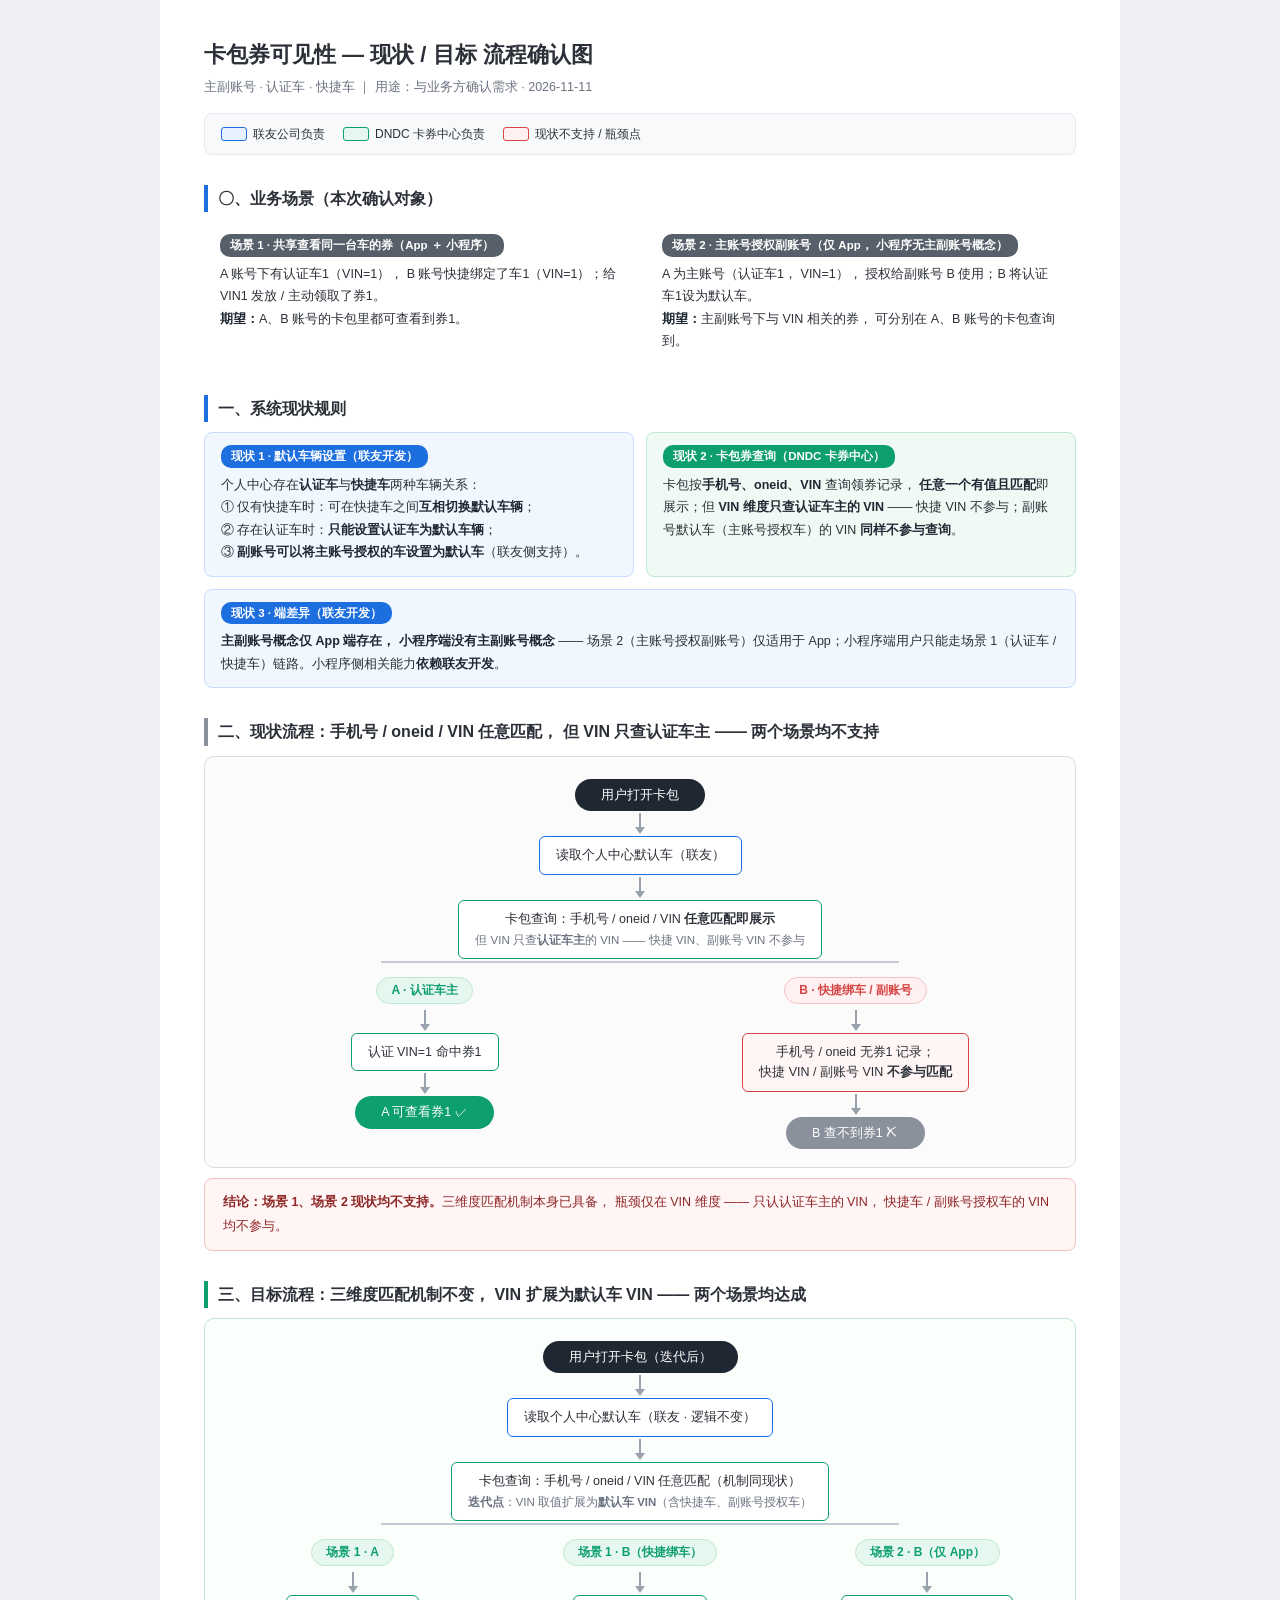
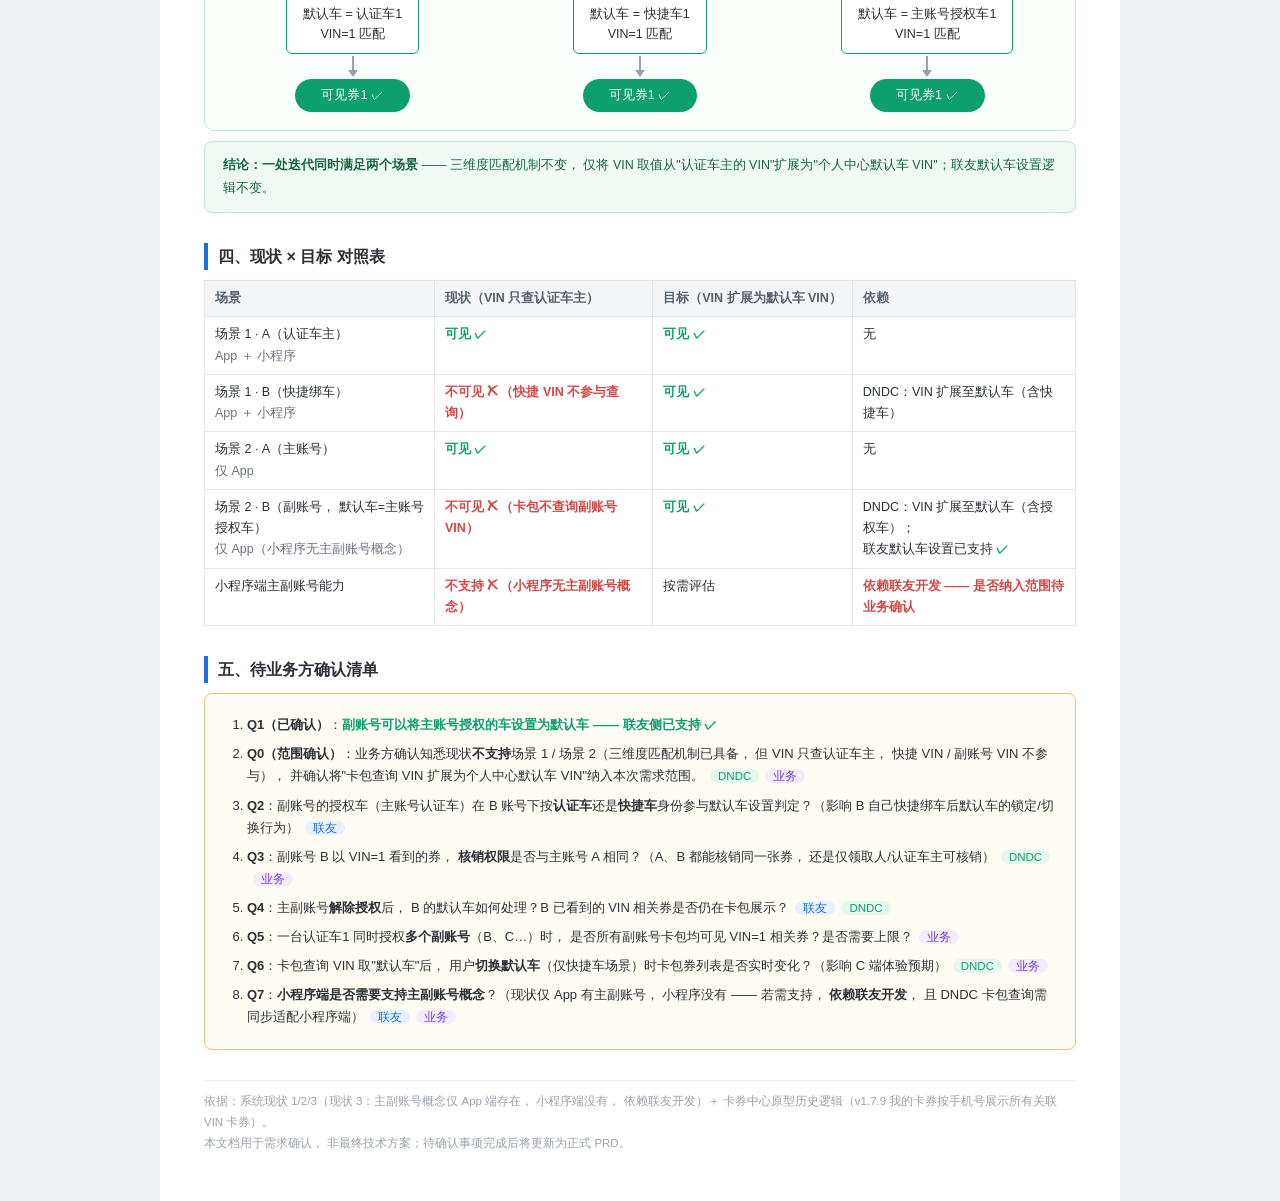
==== index.html @ 0b89b625 "Add index.html for root URL; sync latest wording" ====
<!DOCTYPE html>
<html lang="zh-CN">
<head>
<meta charset="UTF-8">
<meta name="viewport" content="width=device-width, initial-scale=1.0">
<title>卡包券可见性 — 现状 / 目标 流程确认图（主副账号 · 认证车 · 快捷车）</title>
<style>
  @page { size: A4; margin: 14mm 12mm; }
  * { box-sizing: border-box; }
  body { font-family: "PingFang SC", "Microsoft YaHei", sans-serif; margin: 0; background: #eef0f4; color: #2c3038; font-size: 13px; line-height: 1.7; }
  .page { max-width: 960px; margin: 0 auto; background: #fff; padding: 36px 44px 48px; }
  @media print { body { background: #fff; } .page { padding: 0; max-width: none; } .fc-wrap { break-inside: avoid; } }

  h1 { font-size: 22px; margin: 0 0 4px; }
  .subtitle { color: #6b7280; font-size: 12.5px; margin-bottom: 14px; }
  h2 { font-size: 16px; margin: 30px 0 10px; padding-left: 10px; border-left: 4px solid #1d6fe0; }
  h2.now { border-left-color: #8a919c; }
  h2.goal { border-left-color: #0e9f6e; }
  h3 { font-size: 13.5px; margin: 14px 0 6px; color: #1f2733; }

  .legend { display: flex; flex-wrap: wrap; gap: 10px 18px; background: #f8f9fb; border: 1px solid #e6e9ee; border-radius: 8px; padding: 10px 16px; font-size: 12px; margin: 12px 0 4px; }
  .legend span { display: inline-flex; align-items: center; gap: 6px; }
  .chip { width: 26px; height: 14px; border-radius: 3px; display: inline-block; border: 1px solid; }

  .rules { display: grid; grid-template-columns: 1fr 1fr; gap: 12px; margin-top: 10px; }
  .rule { border-radius: 8px; padding: 12px 16px; font-size: 12.5px; line-height: 1.8; }
  .rule .org { display: inline-block; font-size: 11.5px; padding: 1px 10px; border-radius: 10px; margin-bottom: 6px; font-weight: 600; color: #fff; }
  .rule.ly { background: #f0f7ff; border: 1px solid #c9dcff; }
  .rule.ly .org { background: #1d6fe0; }
  .rule.dn { background: #effaf4; border: 1px solid #bfe8d2; }
  .rule.dn .org { background: #0e9f6e; }
  .rule b { color: #1f2733; }
  .rule .upd { background: #f3ecff; color: #7442d8; border-radius: 8px; padding: 0 8px; font-size: 11px; }

  .fc-wrap { border: 1px solid #e6e9ee; border-radius: 10px; padding: 22px 18px 18px; margin: 10px 0; background: #fff; }
  .fc-wrap.now { border-color: #d8dde5; background: #fbfbfc; }
  .fc-wrap.goal { border-color: #bfe8d2; background: #fbfffc; }
  .fc-title { font-size: 12px; color: #6b7280; margin-bottom: 16px; padding-bottom: 8px; border-bottom: 1px dashed #e3e6ea; }
  .fc { display: flex; flex-direction: column; align-items: center; }

  .nd { border-radius: 6px; padding: 8px 16px; font-size: 12.5px; text-align: center; line-height: 1.65; max-width: 580px; background: #fff; }
  .nd b { font-weight: 700; }
  .nd.start { border-radius: 999px; background: #1f2733; color: #fff; padding: 6px 26px; }
  .nd.end-ok { border-radius: 999px; background: #0e9f6e; color: #fff; padding: 6px 26px; }
  .nd.end-no { border-radius: 999px; background: #8a919c; color: #fff; padding: 6px 26px; }
  .nd.proc { border: 1.5px solid #1d6fe0; }
  .nd.proc.dn { border-color: #0e9f6e; }
  .nd.data { border: 1.5px solid #7442d8; background: #f6f1ff; }
  .nd.dec { border: 1.5px dashed #c07b12; background: #fff8ea; font-weight: 600; color: #8a5a06; }
  .nd.note { border: 1px solid #d8dde5; background: #f8f9fb; color: #57606a; font-size: 12px; }
  .nd.bad { border: 1.5px solid #d64545; background: #fff5f5; }
  .nd.ok-box { border: 1.5px solid #0e9f6e; background: #f0faf4; }
  .nd .small { font-weight: 400; font-size: 11.5px; color: #6b7280; }

  .arr { display: flex; flex-direction: column; align-items: center; padding: 2px 0; }
  .arr .line { width: 2px; height: 14px; background: #98a1ad; }
  .arr .head { width: 0; height: 0; border-left: 5px solid transparent; border-right: 5px solid transparent; border-top: 7px solid #98a1ad; }

  .branch2 { display: grid; grid-template-columns: 1fr 1fr; gap: 0 28px; width: 100%; margin-top: 2px; }
  .branch2 .col { display: flex; flex-direction: column; align-items: center; }
  .branch2 .col .tagline { font-size: 12px; font-weight: 700; padding: 2px 14px; border-radius: 999px; margin: 4px 0; }
  .tagline.yes { background: #e6f7ef; color: #0e9f6e; border: 1px solid #bfe8d2; }
  .tagline.no { background: #f1f2f4; color: #6b7280; border: 1px solid #d8dde5; }
  .tagline.bad { background: #fff1f1; color: #d64545; border: 1px solid #f3c1c1; }
  .hbar { width: 62%; height: 2px; background: #c4cbd6; margin: 2px 0 8px; }

  table { width: 100%; border-collapse: collapse; font-size: 12.5px; margin: 8px 0; }
  th { background: #f3f5f8; padding: 7px 10px; border: 1px solid #e3e6ea; color: #57606a; text-align: left; white-space: nowrap; }
  td { padding: 7px 10px; border: 1px solid #e3e6ea; vertical-align: top; }
  .ok { color: #0e9f6e; font-weight: 700; }
  .no2 { color: #98a1ad; }
  .no3 { color: #d64545; font-weight: 700; }
  .qmark { color: #d64545; font-weight: 700; }

  .concl { border-radius: 8px; padding: 12px 18px; font-size: 12.5px; line-height: 1.85; margin: 10px 0; }
  .concl.red { background: #fff5f5; border: 1.5px solid #f3c1c1; color: #8f2626; }
  .concl.green { background: #f0faf4; border: 1.5px solid #bfe8d2; color: #14663f; }
  .concl b { font-weight: 700; }

  .todo { border: 1.5px solid #f0c36d; background: #fffdf3; border-radius: 8px; padding: 14px 20px; }
  .todo ol { margin: 6px 0; padding-left: 22px; }
  .todo li { margin-bottom: 7px; }
  .todo .owner { font-size: 11.5px; padding: 1px 8px; border-radius: 8px; margin-left: 6px; white-space: nowrap; }
  .owner.ly { background: #e8f1ff; color: #1d6fe0; }
  .owner.dn { background: #e6f7ef; color: #0e9f6e; }
  .owner.biz { background: #f3ecff; color: #7442d8; }
  .done { color: #0e9f6e; font-weight: 600; }

  .footer { color: #9aa1ab; font-size: 11.5px; margin-top: 30px; border-top: 1px solid #eceef1; padding-top: 10px; line-height: 1.8; }
</style>
</head>
<body>
<div class="page">

<h1>卡包券可见性 — 现状 / 目标 流程确认图</h1>
<div class="subtitle">主副账号 · 认证车 · 快捷车 ｜ 用途：与业务方确认需求 · 2026-11-11</div>

<div class="legend">
  <span><span class="chip" style="border-color:#1d6fe0;background:#e8f1ff"></span>联友公司负责</span>
  <span><span class="chip" style="border-color:#0e9f6e;background:#e6f7ef"></span>DNDC 卡券中心负责</span>
  <span><span class="chip" style="border-color:#d64545;background:#fff1f1"></span>现状不支持 / 瓶颈点</span>
</div>

<!-- ================= 场景区（置顶） ================= -->
<h2>〇、业务场景（本次确认对象）</h2>
<div class="rules">
  <div class="rule">
    <span class="org" style="background:#57606a;">场景 1 · 共享查看同一台车的券（App ＋ 小程序）</span><br>
    A 账号下有认证车1（VIN=1）， B 账号快捷绑定了车1（VIN=1）；给 VIN1 发放 / 主动领取了券1。<br>
    <b>期望：</b>A、B 账号的卡包里都可查看到券1。
  </div>
  <div class="rule">
    <span class="org" style="background:#57606a;">场景 2 · 主账号授权副账号（仅 App， 小程序无主副账号概念）</span><br>
    A 为主账号（认证车1， VIN=1）， 授权给副账号 B 使用；B 将认证车1设为默认车。<br>
    <b>期望：</b>主副账号下与 VIN 相关的券， 可分别在 A、B 账号的卡包查询到。
  </div>
</div>

<!-- ================= 现状规则区 ================= -->
<h2>一、系统现状规则</h2>
<div class="rules">
  <div class="rule ly">
    <span class="org">现状 1 · 默认车辆设置（联友开发）</span><br>
    个人中心存在<b>认证车</b>与<b>快捷车</b>两种车辆关系：<br>
    ① 仅有快捷车时：可在快捷车之间<b>互相切换默认车辆</b>；<br>
    ② 存在认证车时：<b>只能设置认证车为默认车辆</b>；<br>
    ③ <b>副账号可以将主账号授权的车设置为默认车</b>（联友侧支持）。
  </div>
  <div class="rule dn">
    <span class="org">现状 2 · 卡包券查询（DNDC 卡券中心）</span><br>
    卡包按<b>手机号、oneid、VIN</b> 查询领券记录， <b>任意一个有值且匹配</b>即展示；但 <b>VIN 维度只查认证车主的 VIN</b> —— 快捷 VIN 不参与；副账号默认车（主账号授权车）的 VIN <b>同样不参与查询</b>。
  </div>
</div>
<div class="rule ly" style="margin-top:12px;">
  <span class="org">现状 3 · 端差异（联友开发）</span><br>
  <b>主副账号概念仅 App 端存在， 小程序端没有主副账号概念</b> —— 场景 2（主账号授权副账号）仅适用于 App；小程序端用户只能走场景 1（认证车 / 快捷车）链路。小程序侧相关能力<b>依赖联友开发</b>。
</div>

<!-- ================= 流程 1：现状 ================= -->
<h2 class="now">二、现状流程：手机号 / oneid / VIN 任意匹配， 但 VIN 只查认证车主 —— 两个场景均不支持</h2>
<div class="fc-wrap now">
  <div class="fc">
    <div class="nd start">用户打开卡包</div>
    <div class="arr"><div class="line"></div><div class="head"></div></div>
    <div class="nd proc">读取个人中心默认车（联友）</div>
    <div class="arr"><div class="line"></div><div class="head"></div></div>
    <div class="nd proc dn">卡包查询：手机号 / oneid / VIN <b>任意匹配即展示</b><br><span class="small">但 VIN 只查<b>认证车主</b>的 VIN —— 快捷 VIN、副账号 VIN 不参与</span></div>
    <div class="hbar"></div>
    <div class="branch2">
      <div class="col">
        <div class="tagline yes">A · 认证车主</div>
        <div class="arr"><div class="line"></div><div class="head"></div></div>
        <div class="nd proc dn">认证 VIN=1 命中券1</div>
        <div class="arr"><div class="line"></div><div class="head"></div></div>
        <div class="nd end-ok">A 可查看券1 ✓</div>
      </div>
      <div class="col">
        <div class="tagline bad">B · 快捷绑车 / 副账号</div>
        <div class="arr"><div class="line"></div><div class="head"></div></div>
        <div class="nd bad">手机号 / oneid 无券1 记录；<br>快捷 VIN / 副账号 VIN <b>不参与匹配</b></div>
        <div class="arr"><div class="line"></div><div class="head"></div></div>
        <div class="nd end-no">B 查不到券1 ✗</div>
      </div>
    </div>
  </div>
</div>
<div class="concl red"><b>结论：场景 1、场景 2 现状均不支持。</b>三维度匹配机制本身已具备， 瓶颈仅在 VIN 维度 —— 只认认证车主的 VIN， 快捷车 / 副账号授权车的 VIN 均不参与。</div>

<!-- ================= 流程 2：目标 ================= -->
<h2 class="goal">三、目标流程：三维度匹配机制不变， VIN 扩展为默认车 VIN —— 两个场景均达成</h2>
<div class="fc-wrap goal">
  <div class="fc">
    <div class="nd start">用户打开卡包（迭代后）</div>
    <div class="arr"><div class="line"></div><div class="head"></div></div>
    <div class="nd proc">读取个人中心默认车（联友 · 逻辑不变）</div>
    <div class="arr"><div class="line"></div><div class="head"></div></div>
    <div class="nd proc dn">卡包查询：手机号 / oneid / VIN 任意匹配（机制同现状）<br><span class="small"><b>迭代点</b>：VIN 取值扩展为<b>默认车 VIN</b>（含快捷车、副账号授权车）</span></div>
    <div class="hbar"></div>
    <div class="branch2" style="grid-template-columns:1fr 1fr 1fr;">
      <div class="col">
        <div class="tagline yes">场景 1 · A</div>
        <div class="arr"><div class="line"></div><div class="head"></div></div>
        <div class="nd proc dn">默认车 = 认证车1<br>VIN=1 匹配</div>
        <div class="arr"><div class="line"></div><div class="head"></div></div>
        <div class="nd end-ok">可见券1 ✓</div>
      </div>
      <div class="col">
        <div class="tagline yes">场景 1 · B（快捷绑车）</div>
        <div class="arr"><div class="line"></div><div class="head"></div></div>
        <div class="nd proc dn">默认车 = 快捷车1<br>VIN=1 匹配</div>
        <div class="arr"><div class="line"></div><div class="head"></div></div>
        <div class="nd end-ok">可见券1 ✓</div>
      </div>
      <div class="col">
        <div class="tagline yes">场景 2 · B（仅 App）</div>
        <div class="arr"><div class="line"></div><div class="head"></div></div>
        <div class="nd proc dn">默认车 = 主账号授权车1<br>VIN=1 匹配</div>
        <div class="arr"><div class="line"></div><div class="head"></div></div>
        <div class="nd end-ok">可见券1 ✓</div>
      </div>
    </div>
  </div>
</div>
<div class="concl green"><b>结论：一处迭代同时满足两个场景</b> —— 三维度匹配机制不变， 仅将 VIN 取值从"认证车主的 VIN"扩展为"个人中心默认车 VIN"；联友默认车设置逻辑不变。</div>

<!-- ================= 现状 vs 目标对照 ================= -->
<h2>四、现状 × 目标 对照表</h2>
<table>
  <tr><th style="width:230px;">场景</th><th>现状（VIN 只查认证车主）</th><th>目标（VIN 扩展为默认车 VIN）</th><th>依赖</th></tr>
  <tr><td>场景 1 · A（认证车主）<br><span style="font-weight:400;color:#6b7280;">App ＋ 小程序</span></td><td class="ok">可见 ✓</td><td class="ok">可见 ✓</td><td>无</td></tr>
  <tr><td>场景 1 · B（快捷绑车）<br><span style="font-weight:400;color:#6b7280;">App ＋ 小程序</span></td><td class="no3">不可见 ✗（快捷 VIN 不参与查询）</td><td class="ok">可见 ✓</td><td>DNDC：VIN 扩展至默认车（含快捷车）</td></tr>
  <tr><td>场景 2 · A（主账号）<br><span style="font-weight:400;color:#6b7280;">仅 App</span></td><td class="ok">可见 ✓</td><td class="ok">可见 ✓</td><td>无</td></tr>
  <tr><td>场景 2 · B（副账号， 默认车=主账号授权车）<br><span style="font-weight:400;color:#6b7280;">仅 App（小程序无主副账号概念）</span></td><td class="no3">不可见 ✗（卡包不查询副账号 VIN）</td><td class="ok">可见 ✓</td><td>DNDC：VIN 扩展至默认车（含授权车）；<br>联友默认车设置已支持 <span class="ok">✓</span></td></tr>
  <tr><td>小程序端主副账号能力</td><td class="no3">不支持 ✗（小程序无主副账号概念）</td><td>按需评估</td><td class="qmark">依赖联友开发 —— 是否纳入范围待业务确认</td></tr>
</table>

<!-- ================= 待确认清单 ================= -->
<h2>五、待业务方确认清单</h2>
<div class="todo">
  <ol>
    <li><b>Q1（已确认）</b>：<span class="done">副账号可以将主账号授权的车设置为默认车 —— 联友侧已支持 ✓</span></li>
    <li><b>Q0（范围确认）</b>：业务方确认知悉现状<b>不支持</b>场景 1 / 场景 2（三维度匹配机制已具备， 但 VIN 只查认证车主， 快捷 VIN / 副账号 VIN 不参与）， 并确认将"卡包查询 VIN 扩展为个人中心默认车 VIN"纳入本次需求范围。<span class="owner dn">DNDC</span><span class="owner biz">业务</span></li>
    <li><b>Q2</b>：副账号的授权车（主账号认证车）在 B 账号下按<b>认证车</b>还是<b>快捷车</b>身份参与默认车设置判定？（影响 B 自己快捷绑车后默认车的锁定/切换行为）<span class="owner ly">联友</span></li>
    <li><b>Q3</b>：副账号 B 以 VIN=1 看到的券， <b>核销权限</b>是否与主账号 A 相同？（A、B 都能核销同一张券， 还是仅领取人/认证车主可核销）<span class="owner dn">DNDC</span><span class="owner biz">业务</span></li>
    <li><b>Q4</b>：主副账号<b>解除授权</b>后， B 的默认车如何处理？B 已看到的 VIN 相关券是否仍在卡包展示？<span class="owner ly">联友</span><span class="owner dn">DNDC</span></li>
    <li><b>Q5</b>：一台认证车1 同时授权<b>多个副账号</b>（B、C…）时， 是否所有副账号卡包均可见 VIN=1 相关券？是否需要上限？<span class="owner biz">业务</span></li>
    <li><b>Q6</b>：卡包查询 VIN 取"默认车"后， 用户<b>切换默认车</b>（仅快捷车场景）时卡包券列表是否实时变化？（影响 C 端体验预期）<span class="owner dn">DNDC</span><span class="owner biz">业务</span></li>
    <li><b>Q7</b>：<b>小程序端是否需要支持主副账号概念</b>？（现状仅 App 有主副账号， 小程序没有 —— 若需支持， <b>依赖联友开发</b>， 且 DNDC 卡包查询需同步适配小程序端）<span class="owner ly">联友</span><span class="owner biz">业务</span></li>
  </ol>
</div>

<div class="footer">
  依据：系统现状 1/2/3（现状 3：主副账号概念仅 App 端存在， 小程序端没有， 依赖联友开发）＋ 卡券中心原型历史逻辑（v1.7.9 我的卡券按手机号展示所有关联 VIN 卡券）。<br>
  本文档用于需求确认， 非最终技术方案；待确认事项完成后将更新为正式 PRD。
</div>

</div>
</body>
</html>
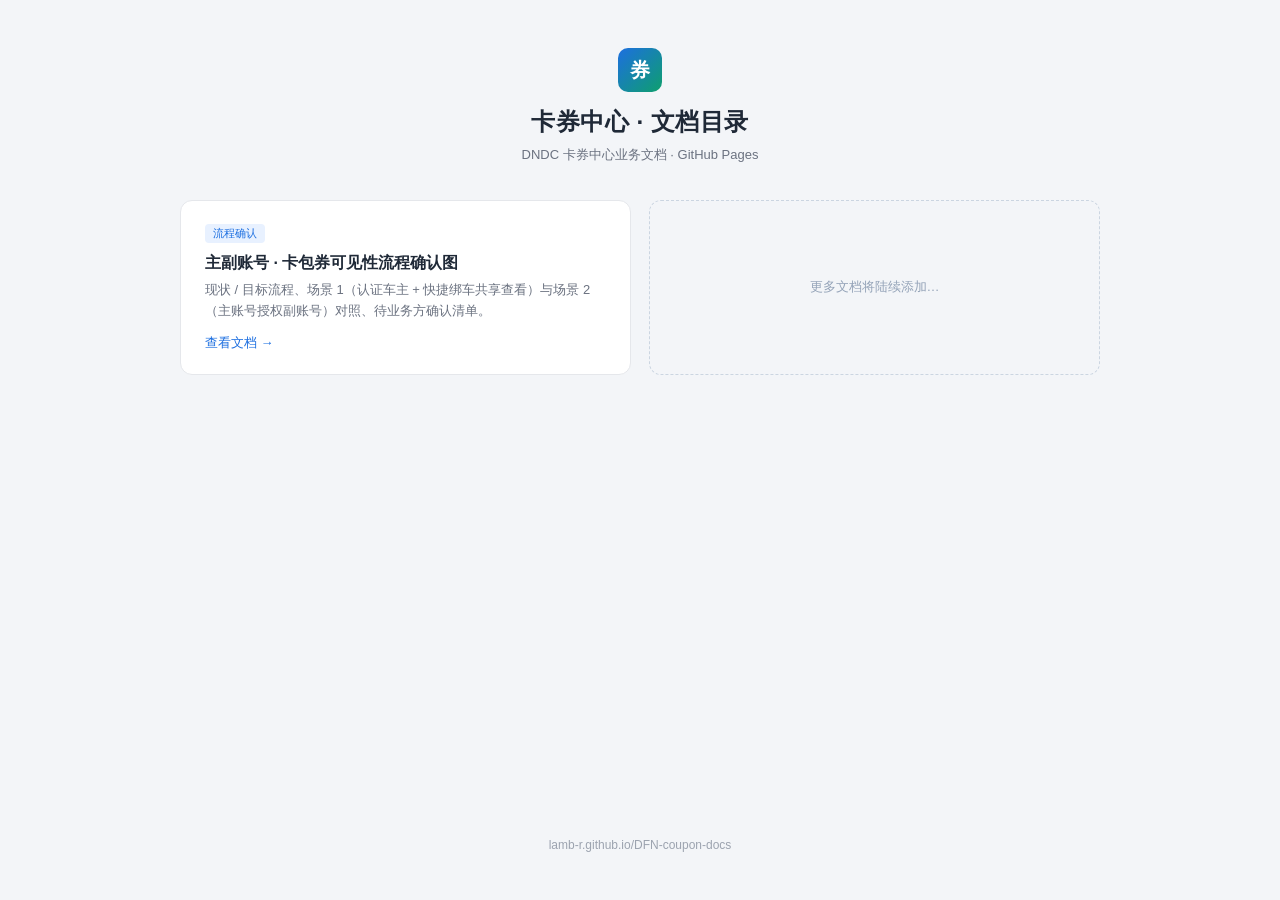
==== commit 75a1a373: "Convert index.html into document directory page" ====
--- a/index.html
+++ b/index.html
@@ -3,237 +3,68 @@
 <head>
 <meta charset="UTF-8">
 <meta name="viewport" content="width=device-width, initial-scale=1.0">
-<title>卡包券可见性 — 现状 / 目标 流程确认图（主副账号 · 认证车 · 快捷车）</title>
+<title>卡券中心 · 文档目录</title>
 <style>
-  @page { size: A4; margin: 14mm 12mm; }
-  * { box-sizing: border-box; }
-  body { font-family: "PingFang SC", "Microsoft YaHei", sans-serif; margin: 0; background: #eef0f4; color: #2c3038; font-size: 13px; line-height: 1.7; }
-  .page { max-width: 960px; margin: 0 auto; background: #fff; padding: 36px 44px 48px; }
-  @media print { body { background: #fff; } .page { padding: 0; max-width: none; } .fc-wrap { break-inside: avoid; } }
-
-  h1 { font-size: 22px; margin: 0 0 4px; }
-  .subtitle { color: #6b7280; font-size: 12.5px; margin-bottom: 14px; }
-  h2 { font-size: 16px; margin: 30px 0 10px; padding-left: 10px; border-left: 4px solid #1d6fe0; }
-  h2.now { border-left-color: #8a919c; }
-  h2.goal { border-left-color: #0e9f6e; }
-  h3 { font-size: 13.5px; margin: 14px 0 6px; color: #1f2733; }
-
-  .legend { display: flex; flex-wrap: wrap; gap: 10px 18px; background: #f8f9fb; border: 1px solid #e6e9ee; border-radius: 8px; padding: 10px 16px; font-size: 12px; margin: 12px 0 4px; }
-  .legend span { display: inline-flex; align-items: center; gap: 6px; }
-  .chip { width: 26px; height: 14px; border-radius: 3px; display: inline-block; border: 1px solid; }
-
-  .rules { display: grid; grid-template-columns: 1fr 1fr; gap: 12px; margin-top: 10px; }
-  .rule { border-radius: 8px; padding: 12px 16px; font-size: 12.5px; line-height: 1.8; }
-  .rule .org { display: inline-block; font-size: 11.5px; padding: 1px 10px; border-radius: 10px; margin-bottom: 6px; font-weight: 600; color: #fff; }
-  .rule.ly { background: #f0f7ff; border: 1px solid #c9dcff; }
-  .rule.ly .org { background: #1d6fe0; }
-  .rule.dn { background: #effaf4; border: 1px solid #bfe8d2; }
-  .rule.dn .org { background: #0e9f6e; }
-  .rule b { color: #1f2733; }
-  .rule .upd { background: #f3ecff; color: #7442d8; border-radius: 8px; padding: 0 8px; font-size: 11px; }
-
-  .fc-wrap { border: 1px solid #e6e9ee; border-radius: 10px; padding: 22px 18px 18px; margin: 10px 0; background: #fff; }
-  .fc-wrap.now { border-color: #d8dde5; background: #fbfbfc; }
-  .fc-wrap.goal { border-color: #bfe8d2; background: #fbfffc; }
-  .fc-title { font-size: 12px; color: #6b7280; margin-bottom: 16px; padding-bottom: 8px; border-bottom: 1px dashed #e3e6ea; }
-  .fc { display: flex; flex-direction: column; align-items: center; }
-
-  .nd { border-radius: 6px; padding: 8px 16px; font-size: 12.5px; text-align: center; line-height: 1.65; max-width: 580px; background: #fff; }
-  .nd b { font-weight: 700; }
-  .nd.start { border-radius: 999px; background: #1f2733; color: #fff; padding: 6px 26px; }
-  .nd.end-ok { border-radius: 999px; background: #0e9f6e; color: #fff; padding: 6px 26px; }
-  .nd.end-no { border-radius: 999px; background: #8a919c; color: #fff; padding: 6px 26px; }
-  .nd.proc { border: 1.5px solid #1d6fe0; }
-  .nd.proc.dn { border-color: #0e9f6e; }
-  .nd.data { border: 1.5px solid #7442d8; background: #f6f1ff; }
-  .nd.dec { border: 1.5px dashed #c07b12; background: #fff8ea; font-weight: 600; color: #8a5a06; }
-  .nd.note { border: 1px solid #d8dde5; background: #f8f9fb; color: #57606a; font-size: 12px; }
-  .nd.bad { border: 1.5px solid #d64545; background: #fff5f5; }
-  .nd.ok-box { border: 1.5px solid #0e9f6e; background: #f0faf4; }
-  .nd .small { font-weight: 400; font-size: 11.5px; color: #6b7280; }
-
-  .arr { display: flex; flex-direction: column; align-items: center; padding: 2px 0; }
-  .arr .line { width: 2px; height: 14px; background: #98a1ad; }
-  .arr .head { width: 0; height: 0; border-left: 5px solid transparent; border-right: 5px solid transparent; border-top: 7px solid #98a1ad; }
-
-  .branch2 { display: grid; grid-template-columns: 1fr 1fr; gap: 0 28px; width: 100%; margin-top: 2px; }
-  .branch2 .col { display: flex; flex-direction: column; align-items: center; }
-  .branch2 .col .tagline { font-size: 12px; font-weight: 700; padding: 2px 14px; border-radius: 999px; margin: 4px 0; }
-  .tagline.yes { background: #e6f7ef; color: #0e9f6e; border: 1px solid #bfe8d2; }
-  .tagline.no { background: #f1f2f4; color: #6b7280; border: 1px solid #d8dde5; }
-  .tagline.bad { background: #fff1f1; color: #d64545; border: 1px solid #f3c1c1; }
-  .hbar { width: 62%; height: 2px; background: #c4cbd6; margin: 2px 0 8px; }
-
-  table { width: 100%; border-collapse: collapse; font-size: 12.5px; margin: 8px 0; }
-  th { background: #f3f5f8; padding: 7px 10px; border: 1px solid #e3e6ea; color: #57606a; text-align: left; white-space: nowrap; }
-  td { padding: 7px 10px; border: 1px solid #e3e6ea; vertical-align: top; }
-  .ok { color: #0e9f6e; font-weight: 700; }
-  .no2 { color: #98a1ad; }
-  .no3 { color: #d64545; font-weight: 700; }
-  .qmark { color: #d64545; font-weight: 700; }
-
-  .concl { border-radius: 8px; padding: 12px 18px; font-size: 12.5px; line-height: 1.85; margin: 10px 0; }
-  .concl.red { background: #fff5f5; border: 1.5px solid #f3c1c1; color: #8f2626; }
-  .concl.green { background: #f0faf4; border: 1.5px solid #bfe8d2; color: #14663f; }
-  .concl b { font-weight: 700; }
-
-  .todo { border: 1.5px solid #f0c36d; background: #fffdf3; border-radius: 8px; padding: 14px 20px; }
-  .todo ol { margin: 6px 0; padding-left: 22px; }
-  .todo li { margin-bottom: 7px; }
-  .todo .owner { font-size: 11.5px; padding: 1px 8px; border-radius: 8px; margin-left: 6px; white-space: nowrap; }
-  .owner.ly { background: #e8f1ff; color: #1d6fe0; }
-  .owner.dn { background: #e6f7ef; color: #0e9f6e; }
-  .owner.biz { background: #f3ecff; color: #7442d8; }
-  .done { color: #0e9f6e; font-weight: 600; }
-
-  .footer { color: #9aa1ab; font-size: 11.5px; margin-top: 30px; border-top: 1px solid #eceef1; padding-top: 10px; line-height: 1.8; }
+  * { margin:0; padding:0; box-sizing:border-box; }
+  body {
+    font-family:-apple-system,BlinkMacSystemFont,"PingFang SC","Microsoft YaHei",sans-serif;
+    background:#f3f5f8; color:#1f2937; min-height:100vh;
+    display:flex; flex-direction:column; align-items:center; padding:48px 20px;
+  }
+  header { text-align:center; margin-bottom:36px; }
+  header .logo {
+    display:inline-block; width:44px; height:44px; line-height:44px; border-radius:10px;
+    background:linear-gradient(135deg,#1d6fe0,#0e9f6e); color:#fff; font-size:20px; font-weight:700;
+    margin-bottom:14px;
+  }
+  h1 { font-size:24px; font-weight:600; letter-spacing:.5px; }
+  header p { color:#6b7280; font-size:13px; margin-top:8px; }
+  .grid {
+    display:grid; grid-template-columns:repeat(auto-fill,minmax(300px,1fr));
+    gap:18px; width:100%; max-width:920px;
+  }
+  a.card {
+    display:block; background:#fff; border:1px solid #e5e7eb; border-radius:12px;
+    padding:22px 24px; text-decoration:none; color:inherit;
+    transition:box-shadow .2s, transform .2s, border-color .2s;
+  }
+  a.card:hover { box-shadow:0 6px 18px rgba(29,111,224,.12); transform:translateY(-2px); border-color:#1d6fe0; }
+  .card .tag {
+    display:inline-block; font-size:11px; padding:2px 8px; border-radius:4px;
+    margin-bottom:10px; font-weight:500;
+  }
+  .tag.flow  { background:#e8f1ff; color:#1d6fe0; }
+  .tag.prd   { background:#e6f7ef; color:#0e9f6e; }
+  .tag.doc   { background:#f4f0ff; color:#7442d8; }
+  .card h2 { font-size:16px; font-weight:600; margin-bottom:6px; }
+  .card p  { font-size:13px; color:#6b7280; line-height:1.6; }
+  .card .arrow { color:#1d6fe0; font-size:13px; margin-top:12px; display:inline-block; }
+  .coming {
+    border:1px dashed #cbd5e1; border-radius:12px; padding:22px 24px;
+    color:#94a3b8; font-size:13px; background:transparent; text-align:center;
+    display:flex; align-items:center; justify-content:center;
+  }
+  footer { margin-top:auto; padding-top:40px; color:#9ca3af; font-size:12px; text-align:center; }
 </style>
 </head>
 <body>
-<div class="page">
+  <header>
+    <div class="logo">券</div>
+    <h1>卡券中心 · 文档目录</h1>
+    <p>DNDC 卡券中心业务文档 · GitHub Pages</p>
+  </header>
 
-<h1>卡包券可见性 — 现状 / 目标 流程确认图</h1>
-<div class="subtitle">主副账号 · 认证车 · 快捷车 ｜ 用途：与业务方确认需求 · 2026-11-11</div>
+  <div class="grid">
+    <a class="card" href="./coupon-visibility-flow.html">
+      <span class="tag flow">流程确认</span>
+      <h2>主副账号 · 卡包券可见性流程确认图</h2>
+      <p>现状 / 目标流程、场景 1（认证车主 + 快捷绑车共享查看）与场景 2（主账号授权副账号）对照、待业务方确认清单。</p>
+      <span class="arrow">查看文档 →</span>
+    </a>
 
-<div class="legend">
-  <span><span class="chip" style="border-color:#1d6fe0;background:#e8f1ff"></span>联友公司负责</span>
-  <span><span class="chip" style="border-color:#0e9f6e;background:#e6f7ef"></span>DNDC 卡券中心负责</span>
-  <span><span class="chip" style="border-color:#d64545;background:#fff1f1"></span>现状不支持 / 瓶颈点</span>
-</div>
+    <div class="coming">更多文档将陆续添加…</div>
+  </div>
 
-<!-- ================= 场景区（置顶） ================= -->
-<h2>〇、业务场景（本次确认对象）</h2>
-<div class="rules">
-  <div class="rule">
-    <span class="org" style="background:#57606a;">场景 1 · 共享查看同一台车的券（App ＋ 小程序）</span><br>
-    A 账号下有认证车1（VIN=1）， B 账号快捷绑定了车1（VIN=1）；给 VIN1 发放 / 主动领取了券1。<br>
-    <b>期望：</b>A、B 账号的卡包里都可查看到券1。
-  </div>
-  <div class="rule">
-    <span class="org" style="background:#57606a;">场景 2 · 主账号授权副账号（仅 App， 小程序无主副账号概念）</span><br>
-    A 为主账号（认证车1， VIN=1）， 授权给副账号 B 使用；B 将认证车1设为默认车。<br>
-    <b>期望：</b>主副账号下与 VIN 相关的券， 可分别在 A、B 账号的卡包查询到。
-  </div>
-</div>
-
-<!-- ================= 现状规则区 ================= -->
-<h2>一、系统现状规则</h2>
-<div class="rules">
-  <div class="rule ly">
-    <span class="org">现状 1 · 默认车辆设置（联友开发）</span><br>
-    个人中心存在<b>认证车</b>与<b>快捷车</b>两种车辆关系：<br>
-    ① 仅有快捷车时：可在快捷车之间<b>互相切换默认车辆</b>；<br>
-    ② 存在认证车时：<b>只能设置认证车为默认车辆</b>；<br>
-    ③ <b>副账号可以将主账号授权的车设置为默认车</b>（联友侧支持）。
-  </div>
-  <div class="rule dn">
-    <span class="org">现状 2 · 卡包券查询（DNDC 卡券中心）</span><br>
-    卡包按<b>手机号、oneid、VIN</b> 查询领券记录， <b>任意一个有值且匹配</b>即展示；但 <b>VIN 维度只查认证车主的 VIN</b> —— 快捷 VIN 不参与；副账号默认车（主账号授权车）的 VIN <b>同样不参与查询</b>。
-  </div>
-</div>
-<div class="rule ly" style="margin-top:12px;">
-  <span class="org">现状 3 · 端差异（联友开发）</span><br>
-  <b>主副账号概念仅 App 端存在， 小程序端没有主副账号概念</b> —— 场景 2（主账号授权副账号）仅适用于 App；小程序端用户只能走场景 1（认证车 / 快捷车）链路。小程序侧相关能力<b>依赖联友开发</b>。
-</div>
-
-<!-- ================= 流程 1：现状 ================= -->
-<h2 class="now">二、现状流程：手机号 / oneid / VIN 任意匹配， 但 VIN 只查认证车主 —— 两个场景均不支持</h2>
-<div class="fc-wrap now">
-  <div class="fc">
-    <div class="nd start">用户打开卡包</div>
-    <div class="arr"><div class="line"></div><div class="head"></div></div>
-    <div class="nd proc">读取个人中心默认车（联友）</div>
-    <div class="arr"><div class="line"></div><div class="head"></div></div>
-    <div class="nd proc dn">卡包查询：手机号 / oneid / VIN <b>任意匹配即展示</b><br><span class="small">但 VIN 只查<b>认证车主</b>的 VIN —— 快捷 VIN、副账号 VIN 不参与</span></div>
-    <div class="hbar"></div>
-    <div class="branch2">
-      <div class="col">
-        <div class="tagline yes">A · 认证车主</div>
-        <div class="arr"><div class="line"></div><div class="head"></div></div>
-        <div class="nd proc dn">认证 VIN=1 命中券1</div>
-        <div class="arr"><div class="line"></div><div class="head"></div></div>
-        <div class="nd end-ok">A 可查看券1 ✓</div>
-      </div>
-      <div class="col">
-        <div class="tagline bad">B · 快捷绑车 / 副账号</div>
-        <div class="arr"><div class="line"></div><div class="head"></div></div>
-        <div class="nd bad">手机号 / oneid 无券1 记录；<br>快捷 VIN / 副账号 VIN <b>不参与匹配</b></div>
-        <div class="arr"><div class="line"></div><div class="head"></div></div>
-        <div class="nd end-no">B 查不到券1 ✗</div>
-      </div>
-    </div>
-  </div>
-</div>
-<div class="concl red"><b>结论：场景 1、场景 2 现状均不支持。</b>三维度匹配机制本身已具备， 瓶颈仅在 VIN 维度 —— 只认认证车主的 VIN， 快捷车 / 副账号授权车的 VIN 均不参与。</div>
-
-<!-- ================= 流程 2：目标 ================= -->
-<h2 class="goal">三、目标流程：三维度匹配机制不变， VIN 扩展为默认车 VIN —— 两个场景均达成</h2>
-<div class="fc-wrap goal">
-  <div class="fc">
-    <div class="nd start">用户打开卡包（迭代后）</div>
-    <div class="arr"><div class="line"></div><div class="head"></div></div>
-    <div class="nd proc">读取个人中心默认车（联友 · 逻辑不变）</div>
-    <div class="arr"><div class="line"></div><div class="head"></div></div>
-    <div class="nd proc dn">卡包查询：手机号 / oneid / VIN 任意匹配（机制同现状）<br><span class="small"><b>迭代点</b>：VIN 取值扩展为<b>默认车 VIN</b>（含快捷车、副账号授权车）</span></div>
-    <div class="hbar"></div>
-    <div class="branch2" style="grid-template-columns:1fr 1fr 1fr;">
-      <div class="col">
-        <div class="tagline yes">场景 1 · A</div>
-        <div class="arr"><div class="line"></div><div class="head"></div></div>
-        <div class="nd proc dn">默认车 = 认证车1<br>VIN=1 匹配</div>
-        <div class="arr"><div class="line"></div><div class="head"></div></div>
-        <div class="nd end-ok">可见券1 ✓</div>
-      </div>
-      <div class="col">
-        <div class="tagline yes">场景 1 · B（快捷绑车）</div>
-        <div class="arr"><div class="line"></div><div class="head"></div></div>
-        <div class="nd proc dn">默认车 = 快捷车1<br>VIN=1 匹配</div>
-        <div class="arr"><div class="line"></div><div class="head"></div></div>
-        <div class="nd end-ok">可见券1 ✓</div>
-      </div>
-      <div class="col">
-        <div class="tagline yes">场景 2 · B（仅 App）</div>
-        <div class="arr"><div class="line"></div><div class="head"></div></div>
-        <div class="nd proc dn">默认车 = 主账号授权车1<br>VIN=1 匹配</div>
-        <div class="arr"><div class="line"></div><div class="head"></div></div>
-        <div class="nd end-ok">可见券1 ✓</div>
-      </div>
-    </div>
-  </div>
-</div>
-<div class="concl green"><b>结论：一处迭代同时满足两个场景</b> —— 三维度匹配机制不变， 仅将 VIN 取值从"认证车主的 VIN"扩展为"个人中心默认车 VIN"；联友默认车设置逻辑不变。</div>
-
-<!-- ================= 现状 vs 目标对照 ================= -->
-<h2>四、现状 × 目标 对照表</h2>
-<table>
-  <tr><th style="width:230px;">场景</th><th>现状（VIN 只查认证车主）</th><th>目标（VIN 扩展为默认车 VIN）</th><th>依赖</th></tr>
-  <tr><td>场景 1 · A（认证车主）<br><span style="font-weight:400;color:#6b7280;">App ＋ 小程序</span></td><td class="ok">可见 ✓</td><td class="ok">可见 ✓</td><td>无</td></tr>
-  <tr><td>场景 1 · B（快捷绑车）<br><span style="font-weight:400;color:#6b7280;">App ＋ 小程序</span></td><td class="no3">不可见 ✗（快捷 VIN 不参与查询）</td><td class="ok">可见 ✓</td><td>DNDC：VIN 扩展至默认车（含快捷车）</td></tr>
-  <tr><td>场景 2 · A（主账号）<br><span style="font-weight:400;color:#6b7280;">仅 App</span></td><td class="ok">可见 ✓</td><td class="ok">可见 ✓</td><td>无</td></tr>
-  <tr><td>场景 2 · B（副账号， 默认车=主账号授权车）<br><span style="font-weight:400;color:#6b7280;">仅 App（小程序无主副账号概念）</span></td><td class="no3">不可见 ✗（卡包不查询副账号 VIN）</td><td class="ok">可见 ✓</td><td>DNDC：VIN 扩展至默认车（含授权车）；<br>联友默认车设置已支持 <span class="ok">✓</span></td></tr>
-  <tr><td>小程序端主副账号能力</td><td class="no3">不支持 ✗（小程序无主副账号概念）</td><td>按需评估</td><td class="qmark">依赖联友开发 —— 是否纳入范围待业务确认</td></tr>
-</table>
-
-<!-- ================= 待确认清单 ================= -->
-<h2>五、待业务方确认清单</h2>
-<div class="todo">
-  <ol>
-    <li><b>Q1（已确认）</b>：<span class="done">副账号可以将主账号授权的车设置为默认车 —— 联友侧已支持 ✓</span></li>
-    <li><b>Q0（范围确认）</b>：业务方确认知悉现状<b>不支持</b>场景 1 / 场景 2（三维度匹配机制已具备， 但 VIN 只查认证车主， 快捷 VIN / 副账号 VIN 不参与）， 并确认将"卡包查询 VIN 扩展为个人中心默认车 VIN"纳入本次需求范围。<span class="owner dn">DNDC</span><span class="owner biz">业务</span></li>
-    <li><b>Q2</b>：副账号的授权车（主账号认证车）在 B 账号下按<b>认证车</b>还是<b>快捷车</b>身份参与默认车设置判定？（影响 B 自己快捷绑车后默认车的锁定/切换行为）<span class="owner ly">联友</span></li>
-    <li><b>Q3</b>：副账号 B 以 VIN=1 看到的券， <b>核销权限</b>是否与主账号 A 相同？（A、B 都能核销同一张券， 还是仅领取人/认证车主可核销）<span class="owner dn">DNDC</span><span class="owner biz">业务</span></li>
-    <li><b>Q4</b>：主副账号<b>解除授权</b>后， B 的默认车如何处理？B 已看到的 VIN 相关券是否仍在卡包展示？<span class="owner ly">联友</span><span class="owner dn">DNDC</span></li>
-    <li><b>Q5</b>：一台认证车1 同时授权<b>多个副账号</b>（B、C…）时， 是否所有副账号卡包均可见 VIN=1 相关券？是否需要上限？<span class="owner biz">业务</span></li>
-    <li><b>Q6</b>：卡包查询 VIN 取"默认车"后， 用户<b>切换默认车</b>（仅快捷车场景）时卡包券列表是否实时变化？（影响 C 端体验预期）<span class="owner dn">DNDC</span><span class="owner biz">业务</span></li>
-    <li><b>Q7</b>：<b>小程序端是否需要支持主副账号概念</b>？（现状仅 App 有主副账号， 小程序没有 —— 若需支持， <b>依赖联友开发</b>， 且 DNDC 卡包查询需同步适配小程序端）<span class="owner ly">联友</span><span class="owner biz">业务</span></li>
-  </ol>
-</div>
-
-<div class="footer">
-  依据：系统现状 1/2/3（现状 3：主副账号概念仅 App 端存在， 小程序端没有， 依赖联友开发）＋ 卡券中心原型历史逻辑（v1.7.9 我的卡券按手机号展示所有关联 VIN 卡券）。<br>
-  本文档用于需求确认， 非最终技术方案；待确认事项完成后将更新为正式 PRD。
-</div>
-
-</div>
+  <footer>lamb-r.github.io/DFN-coupon-docs</footer>
 </body>
 </html>
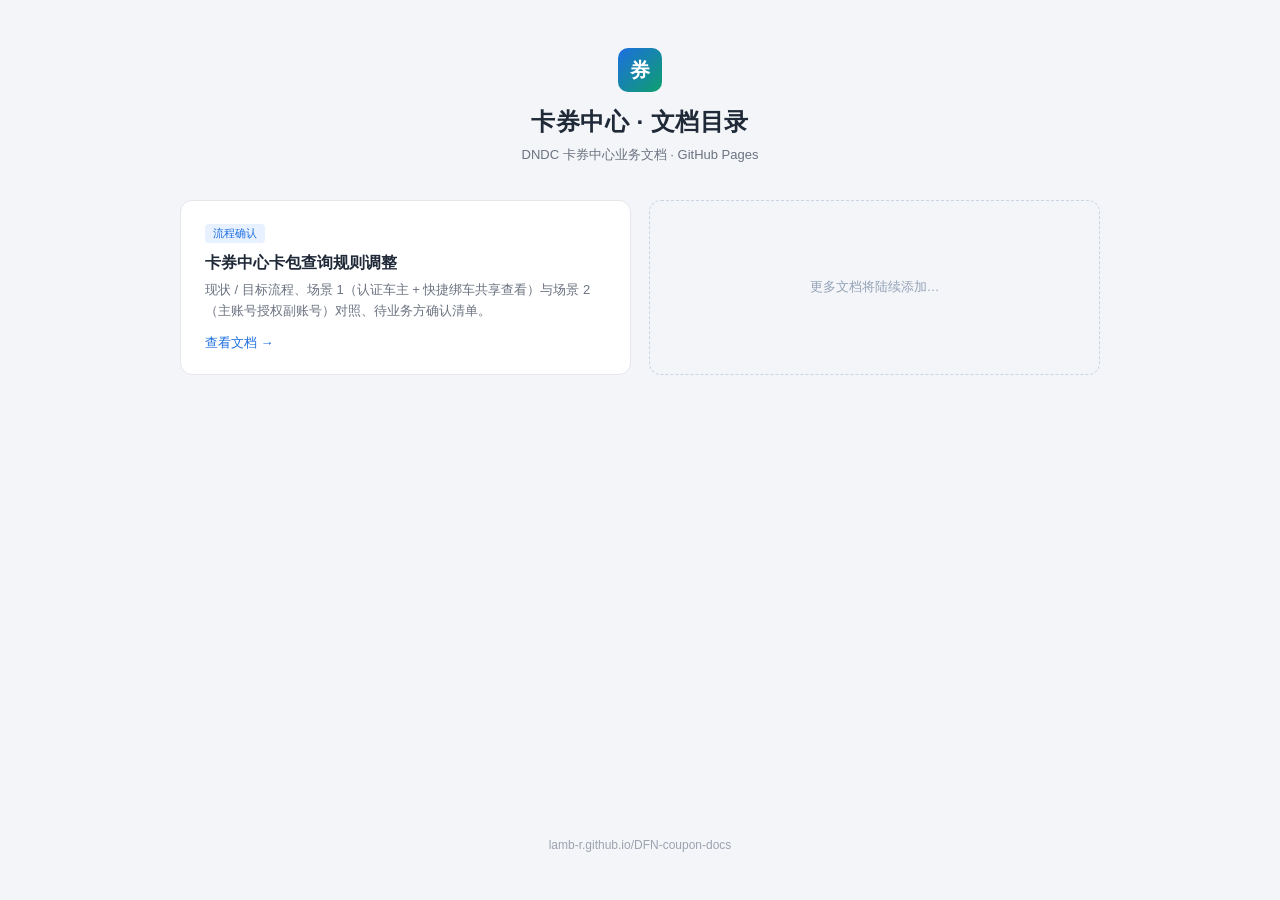
==== commit 97b56432: "Rename doc title to 卡券中心卡包查询规则调整; sync directory card" ====
--- a/index.html
+++ b/index.html
@@ -57,7 +57,7 @@
   <div class="grid">
     <a class="card" href="./coupon-visibility-flow.html">
       <span class="tag flow">流程确认</span>
-      <h2>主副账号 · 卡包券可见性流程确认图</h2>
+      <h2>卡券中心卡包查询规则调整</h2>
       <p>现状 / 目标流程、场景 1（认证车主 + 快捷绑车共享查看）与场景 2（主账号授权副账号）对照、待业务方确认清单。</p>
       <span class="arrow">查看文档 →</span>
     </a>
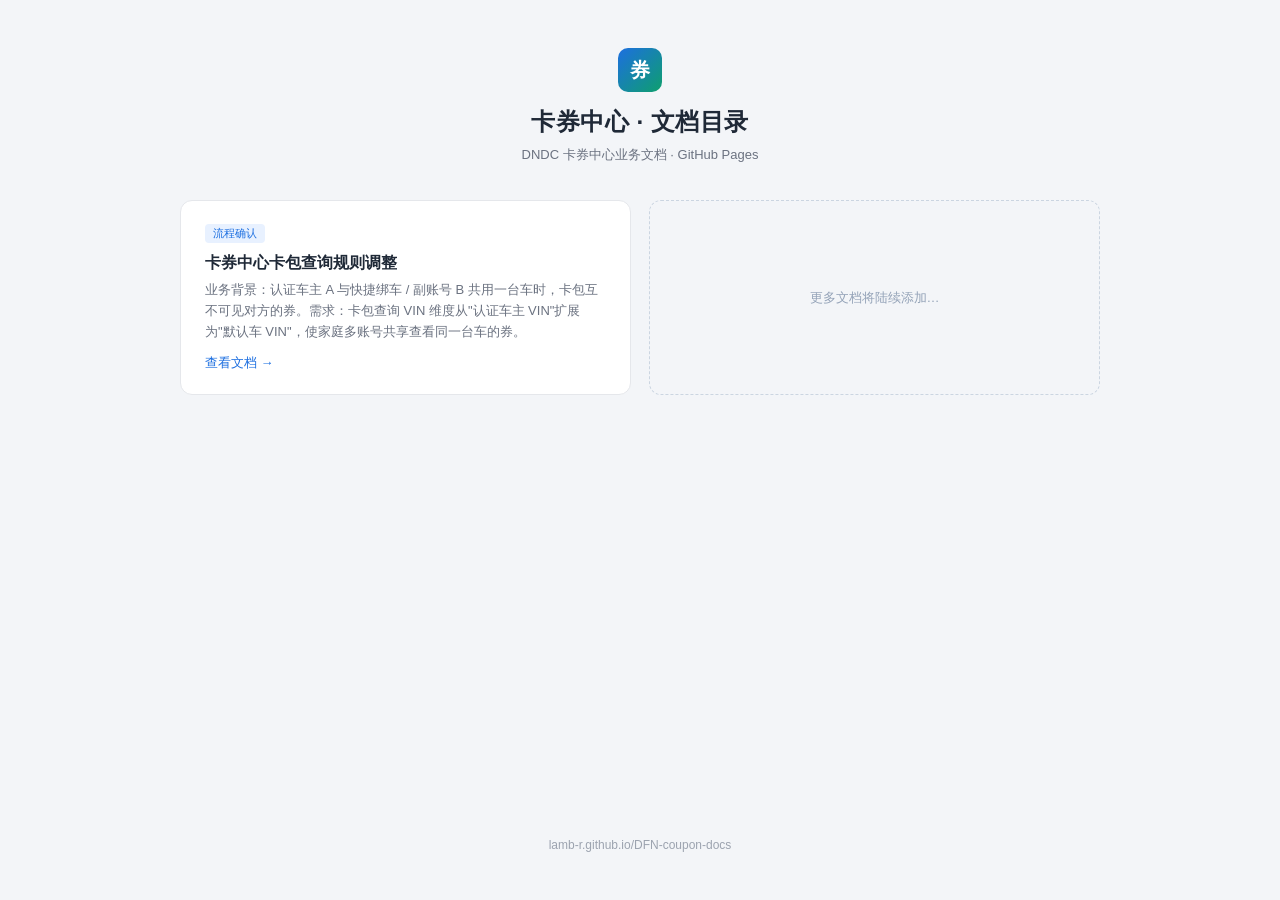
==== commit 709f77de: "Card subtitle reflects requirement background" ====
--- a/index.html
+++ b/index.html
@@ -55,10 +55,10 @@
   </header>
 
   <div class="grid">
-    <a class="card" href="./coupon-visibility-flow.html">
+    <a class="card" href="./coupon-visibility-flow.html" target="_blank" rel="noopener">
       <span class="tag flow">流程确认</span>
       <h2>卡券中心卡包查询规则调整</h2>
-      <p>现状 / 目标流程、场景 1（认证车主 + 快捷绑车共享查看）与场景 2（主账号授权副账号）对照、待业务方确认清单。</p>
+      <p>业务背景：认证车主 A 与快捷绑车 / 副账号 B 共用一台车时，卡包互不可见对方的券。需求：卡包查询 VIN 维度从"认证车主 VIN"扩展为"默认车 VIN"，使家庭多账号共享查看同一台车的券。</p>
       <span class="arrow">查看文档 →</span>
     </a>
 
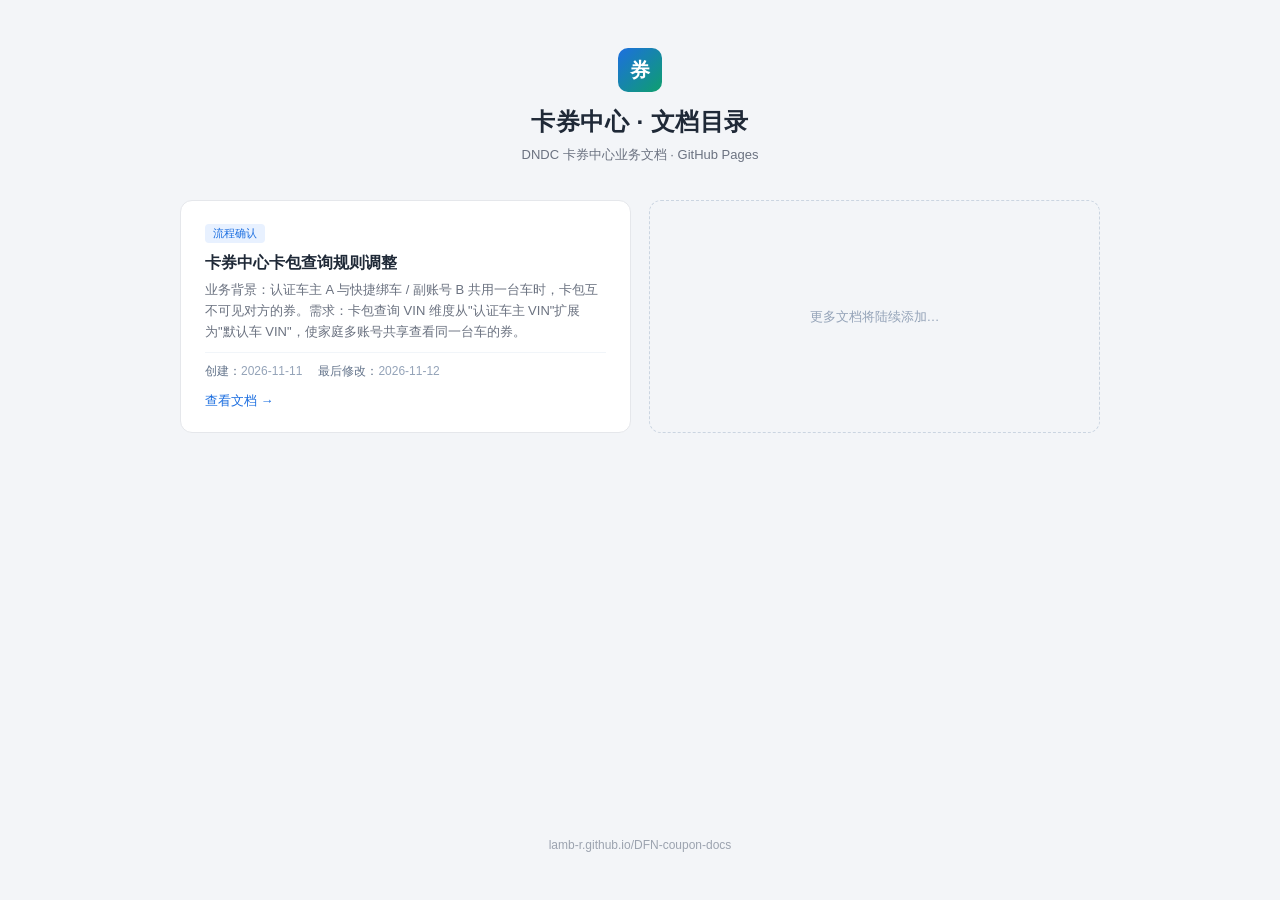
==== commit 13920330: "Add created/updated dates to directory cards" ====
--- a/index.html
+++ b/index.html
@@ -39,6 +39,11 @@
   .card h2 { font-size:16px; font-weight:600; margin-bottom:6px; }
   .card p  { font-size:13px; color:#6b7280; line-height:1.6; }
   .card .arrow { color:#1d6fe0; font-size:13px; margin-top:12px; display:inline-block; }
+  .card .meta {
+    display:flex; gap:16px; margin-top:10px; padding-top:10px;
+    border-top:1px solid #f1f5f9; color:#94a3b8; font-size:12px;
+  }
+  .card .meta b { font-weight:500; color:#64748b; }
   .coming {
     border:1px dashed #cbd5e1; border-radius:12px; padding:22px 24px;
     color:#94a3b8; font-size:13px; background:transparent; text-align:center;
@@ -59,6 +64,10 @@
       <span class="tag flow">流程确认</span>
       <h2>卡券中心卡包查询规则调整</h2>
       <p>业务背景：认证车主 A 与快捷绑车 / 副账号 B 共用一台车时，卡包互不可见对方的券。需求：卡包查询 VIN 维度从"认证车主 VIN"扩展为"默认车 VIN"，使家庭多账号共享查看同一台车的券。</p>
+      <div class="meta">
+        <span><b>创建：</b>2026-11-11</span>
+        <span><b>最后修改：</b>2026-11-12</span>
+      </div>
       <span class="arrow">查看文档 →</span>
     </a>
 
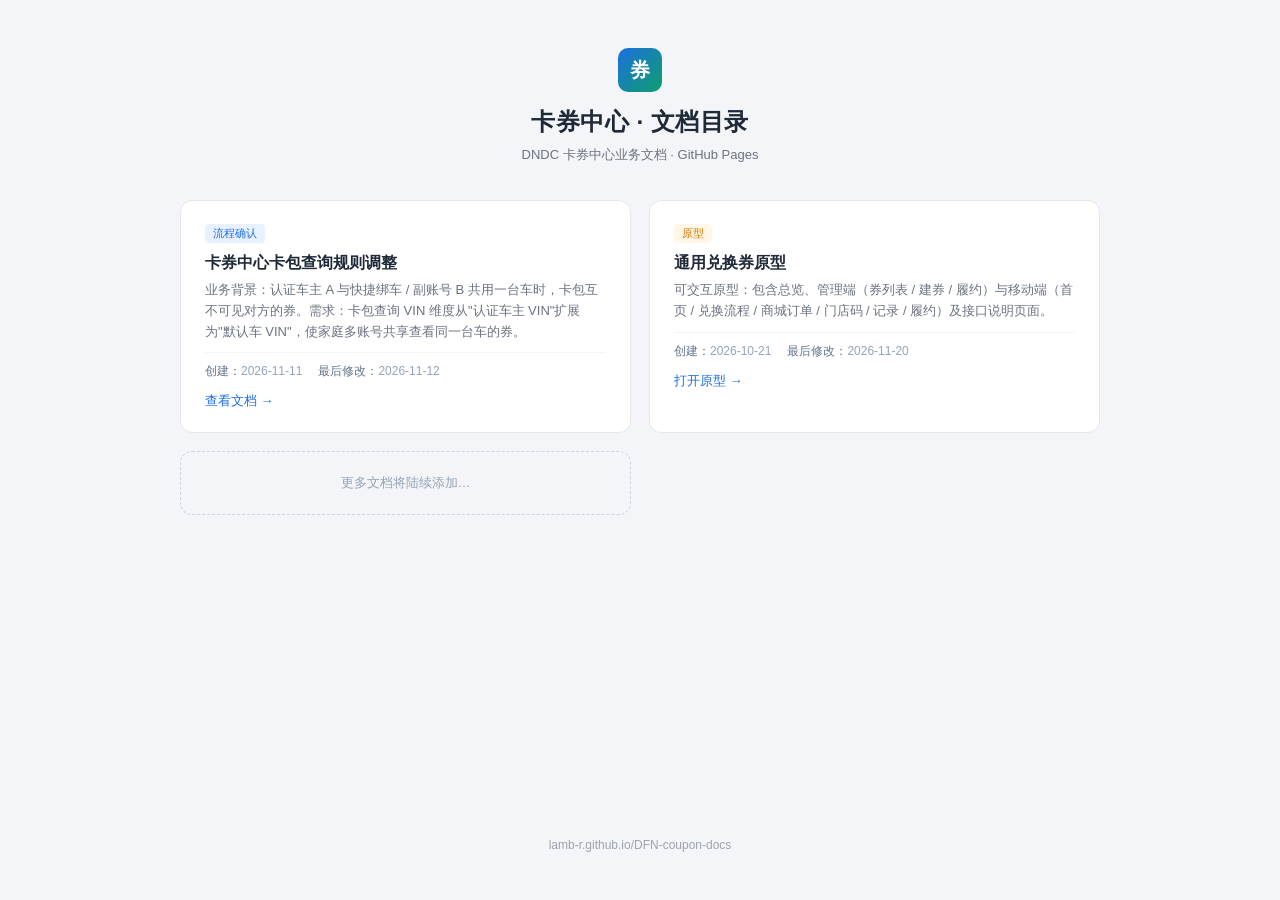
==== commit 307b55a4: "迁移通用兑换券原型至 prototypes/p0-01 并在目录页新增入口卡片" ====
--- a/index.html
+++ b/index.html
@@ -36,6 +36,7 @@
   .tag.flow  { background:#e8f1ff; color:#1d6fe0; }
   .tag.prd   { background:#e6f7ef; color:#0e9f6e; }
   .tag.doc   { background:#f4f0ff; color:#7442d8; }
+  .tag.proto { background:#fff7e6; color:#d97706; }
   .card h2 { font-size:16px; font-weight:600; margin-bottom:6px; }
   .card p  { font-size:13px; color:#6b7280; line-height:1.6; }
   .card .arrow { color:#1d6fe0; font-size:13px; margin-top:12px; display:inline-block; }
@@ -71,6 +72,17 @@
       <span class="arrow">查看文档 →</span>
     </a>
 
+    <a class="card" href="./prototypes/p0-01/index.html" target="_blank" rel="noopener">
+      <span class="tag proto">原型</span>
+      <h2>通用兑换券原型</h2>
+      <p>可交互原型：包含总览、管理端（券列表 / 建券 / 履约）与移动端（首页 / 兑换流程 / 商城订单 / 门店码 / 记录 / 履约）及接口说明页面。</p>
+      <div class="meta">
+        <span><b>创建：</b>2026-10-21</span>
+        <span><b>最后修改：</b>2026-11-20</span>
+      </div>
+      <span class="arrow">打开原型 →</span>
+    </a>
+
     <div class="coming">更多文档将陆续添加…</div>
   </div>
 
